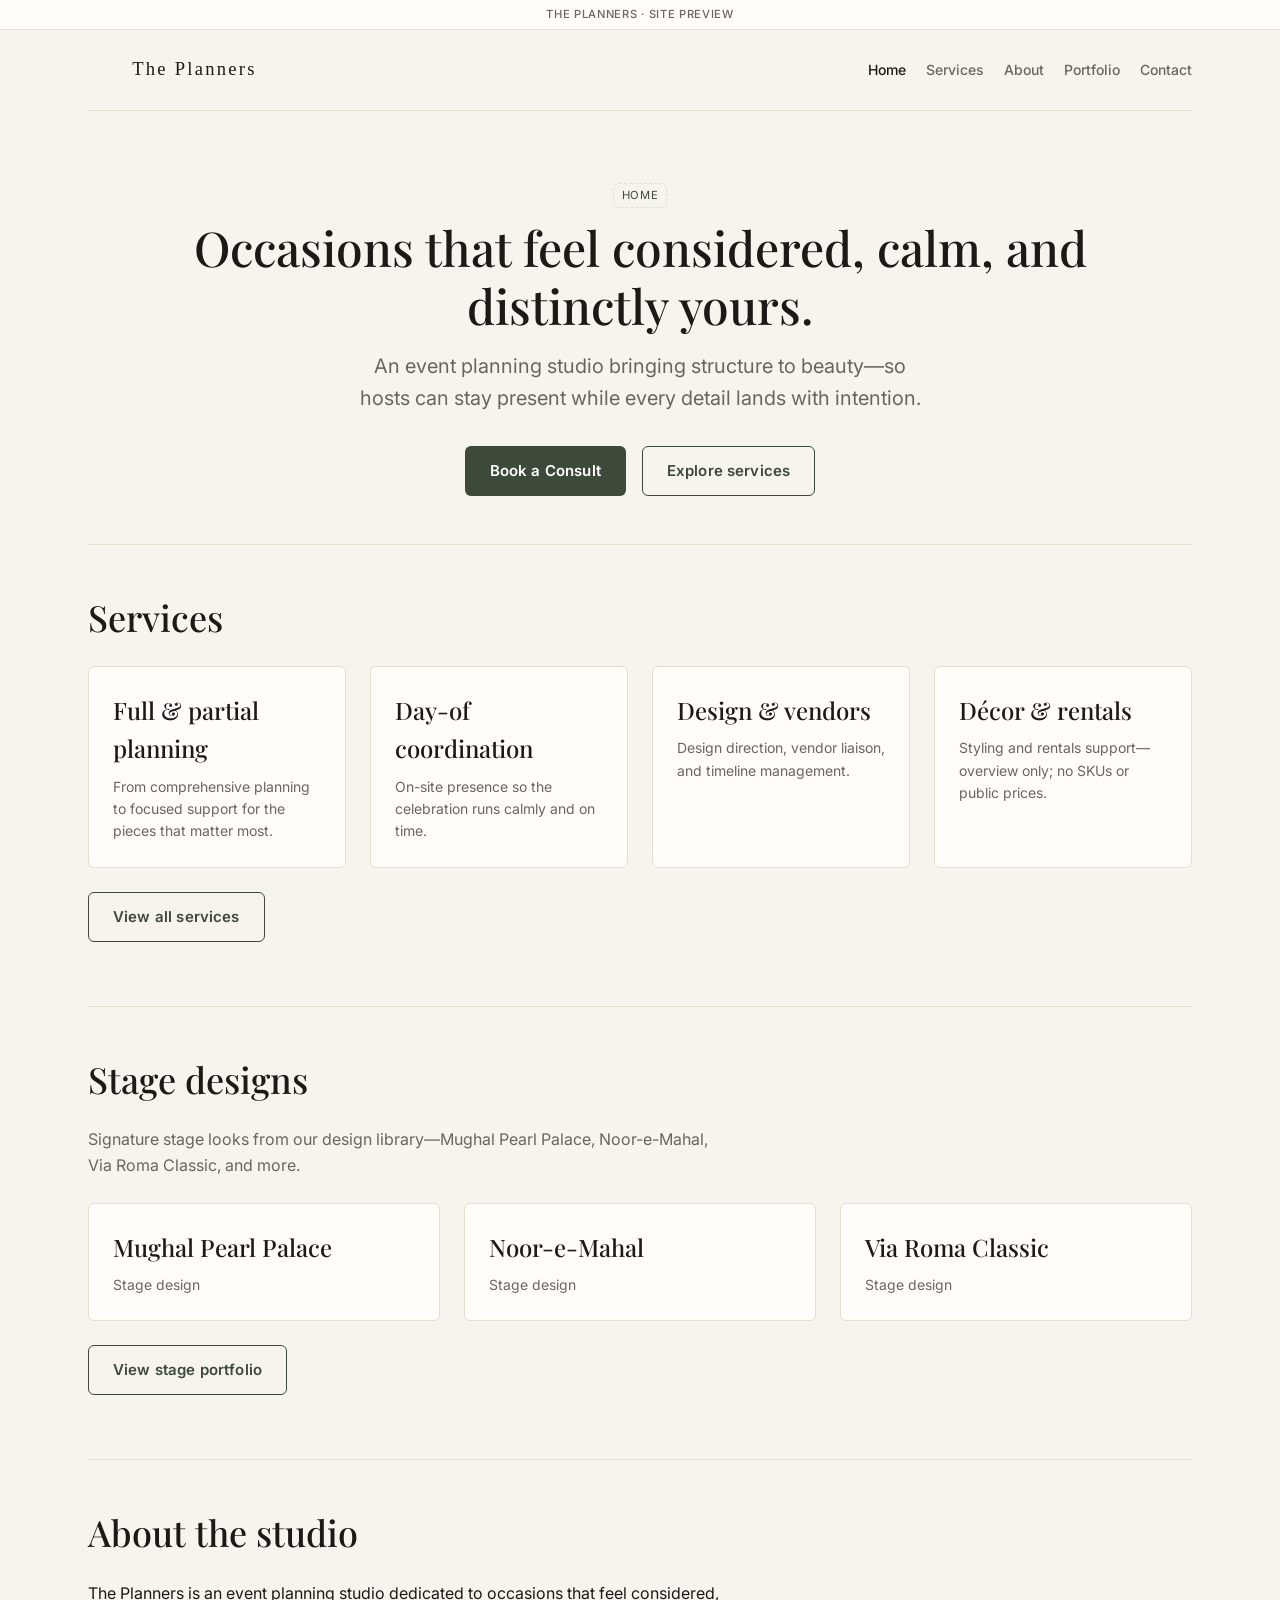
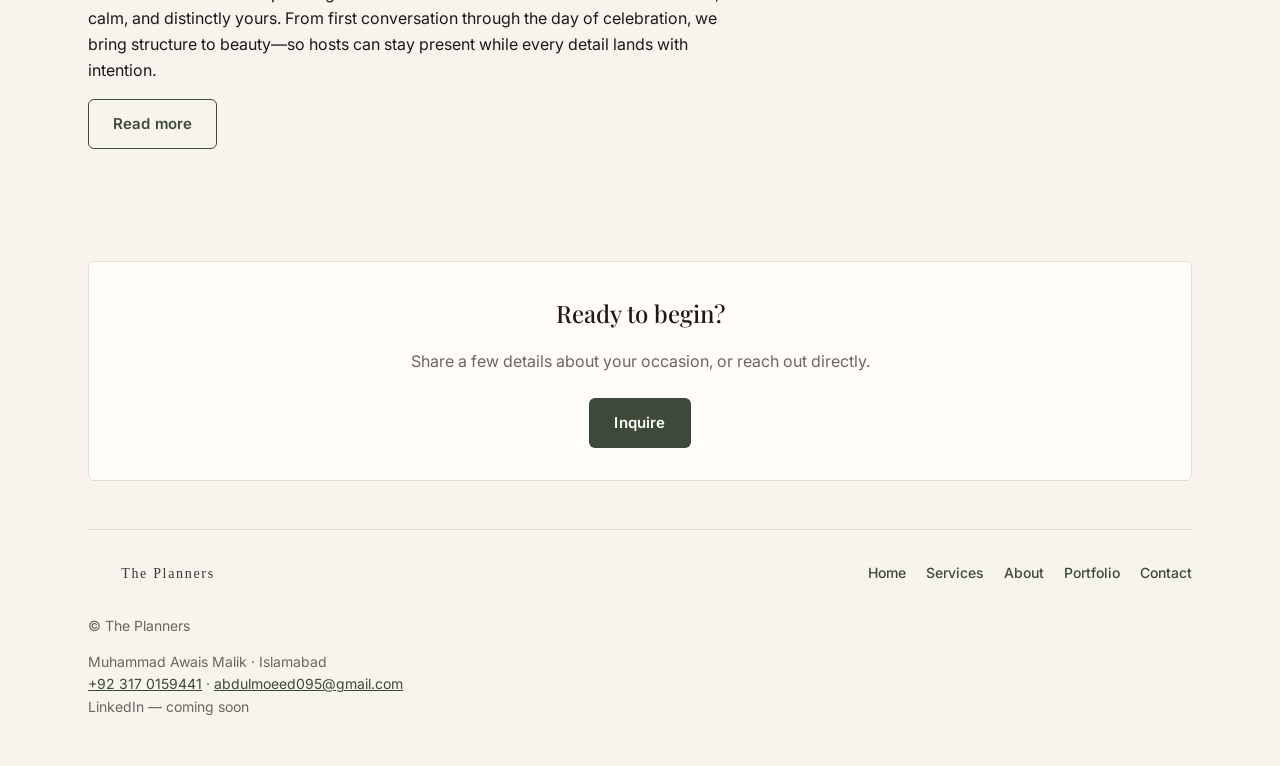
==== index.html @ d67f1ae1 "Add stage portfolio photos and brand favicon/OG assets. Nine kebab-case stage heroes on portfolio wi" ====
<!DOCTYPE html>
<html lang="en">
<head>
  <meta charset="utf-8" />
  <meta name="viewport" content="width=device-width, initial-scale=1" />
  <title>The Planners — Home</title>
  <meta name="robots" content="noindex, nofollow" />
  <link rel="icon" href="assets/favicon.svg" type="image/svg+xml" />
  <link rel="icon" href="assets/favicon-32.png" type="image/png" sizes="32x32" />
  <link rel="apple-touch-icon" href="assets/apple-touch-icon.png" />
  <meta property="og:image" content="https://the-planners-site.netlify.app/assets/og-default.png" />
  <meta name="twitter:card" content="summary_large_image" />
  <meta name="twitter:image" content="https://the-planners-site.netlify.app/assets/og-default.png" />
  <link rel="preconnect" href="https://fonts.googleapis.com" />
  <link rel="preconnect" href="https://fonts.gstatic.com" crossorigin />
  <link href="https://fonts.googleapis.com/css2?family=Inter:wght@400;500;600&family=Playfair+Display:wght@500;600&display=swap" rel="stylesheet" />
  <link rel="stylesheet" href="assets/tokens.css" />
  <style>
    * { box-sizing: border-box; }
    body {
      margin: 0;
      font-family: var(--font-sans);
      font-size: var(--text-body);
      line-height: var(--leading-normal);
      background: var(--color-bg);
      color: var(--color-text);
    }
    .draft-banner {
      background: var(--color-surface, #f5f3ef);
      color: var(--color-muted, #6b6560);
      text-align: center;
      padding: 0.35rem 1rem;
      font-size: 0.7rem;
      letter-spacing: 0.06em;
      text-transform: uppercase;
      font-weight: 500;
      border-bottom: 1px solid var(--color-border, #e5e1da);
    }
    .wrap {
      max-width: var(--max-width);
      margin: 0 auto;
      padding: 0 var(--gutter);
    }
    header.site {
      display: flex;
      align-items: center;
      justify-content: space-between;
      gap: var(--space-4);
      padding: var(--space-4) 0;
      border-bottom: 1px solid var(--color-border);
      flex-wrap: wrap;
    }
    header.site img.logo { height: 2rem; width: auto; display: block; }
    nav a {
      color: var(--color-text-muted);
      text-decoration: none;
      font-size: var(--text-small);
      margin-left: var(--space-3);
      font-weight: 500;
    }
    nav a:hover, nav a[aria-current="page"] { color: var(--color-text); }
    .btn {
      display: inline-flex;
      align-items: center;
      justify-content: center;
      font-family: var(--font-sans);
      font-weight: 600;
      font-size: 0.9375rem;
      padding: 0.75rem 1.5rem;
      border-radius: var(--radius);
      border: 1px solid transparent;
      text-decoration: none;
      letter-spacing: 0.01em;
    }
    .btn-primary { background: var(--color-accent); color: #fff; }
    .btn-primary:hover { background: #2f392d; }
    .btn-secondary {
      background: transparent;
      color: var(--color-accent);
      border-color: var(--color-accent);
    }
    .hero {
      padding: var(--space-7) 0 var(--space-6);
      text-align: center;
    }
    .hero h1 {
      font-family: var(--font-display);
      font-weight: 500;
      font-size: var(--text-h1);
      line-height: var(--leading-tight);
      margin: 0 0 var(--space-3);
    }
    .hero .lead {
      font-size: var(--text-lead);
      color: var(--color-text-muted);
      max-width: 36rem;
      margin: 0 auto var(--space-5);
    }
    .hero .cta-row {
      display: flex;
      flex-wrap: wrap;
      gap: var(--space-3);
      justify-content: center;
    }
    section.block {
      padding: var(--space-6) 0;
      border-top: 1px solid var(--color-border);
    }
    section.block h2 {
      font-family: var(--font-display);
      font-weight: 500;
      font-size: var(--text-h2);
      line-height: var(--leading-snug);
      margin: 0 0 var(--space-4);
    }
    .card-grid {
      display: grid;
      grid-template-columns: repeat(auto-fit, minmax(14rem, 1fr));
      gap: var(--space-4);
    }
    .card {
      background: var(--color-surface);
      border: 1px solid var(--color-border);
      border-radius: var(--radius);
      padding: var(--space-4);
    }
    .card h3 {
      font-family: var(--font-display);
      font-weight: 500;
      font-size: var(--text-h3);
      margin: 0 0 var(--space-2);
    }
    .card p {
      margin: 0;
      color: var(--color-text-muted);
      font-size: var(--text-small);
    }
    .about-copy p {
      max-width: 40rem;
      margin: 0 0 var(--space-3);
    }
    .cta-band {
      background: var(--color-surface);
      border: 1px solid var(--color-border);
      border-radius: var(--radius);
      padding: var(--space-5);
      text-align: center;
      margin: var(--space-6) 0;
    }
    .cta-band h2 {
      font-family: var(--font-display);
      font-weight: 500;
      font-size: var(--text-h3);
      margin: 0 0 var(--space-3);
    }
    .cta-band p {
      color: var(--color-text-muted);
      margin: 0 0 var(--space-4);
    }
    footer.site {
      border-top: 1px solid var(--color-border);
      padding: var(--space-5) 0 var(--space-6);
      font-size: var(--text-small);
      color: var(--color-text-muted);
    }
    footer.site .foot-row {
      display: flex;
      flex-wrap: wrap;
      gap: var(--space-4);
      justify-content: space-between;
      align-items: flex-start;
    }
    footer.site img.logo { height: 1.5rem; opacity: 0.85; margin-bottom: var(--space-2); }
    footer.site a { color: var(--color-accent); }
    .contact-block { margin-top: var(--space-2); line-height: 1.6; }
    .placeholder-note {
      display: inline-block;
      margin-top: var(--space-2);
      padding: 0.15rem 0.5rem;
      border: 1px dashed var(--color-border);
      border-radius: var(--radius);
      font-size: 0.7rem;
      letter-spacing: 0.06em;
      text-transform: uppercase;
      color: var(--color-accent);
    }
  </style>
</head>
<body>
  <div class="draft-banner">The Planners · site preview</div>

  <div class="wrap">
    <header class="site">
      <a href="index.html" aria-label="The Planners home">
        <img class="logo" src="assets/logo-wordmark-light.svg" alt="The Planners" />
      </a>
      <nav aria-label="Primary">
        <a href="index.html" aria-current="page">Home</a>
        <a href="services.html">Services</a>
        <a href="about.html">About</a>
        <a href="portfolio.html">Portfolio</a>
        <a href="inquiry.html">Contact</a>
      </nav>
    </header>

    <main>
      <section class="hero">
        <p class="placeholder-note">Home</p>
        <h1>Occasions that feel considered, calm, and distinctly yours.</h1>
        <p class="lead">
          An event planning studio bringing structure to beauty—so hosts can stay present while every detail lands with intention.
        </p>
        <div class="cta-row">
          <a class="btn btn-primary" href="inquiry.html">Book a Consult</a>
          <a class="btn btn-secondary" href="services.html">Explore services</a>
        </div>
      </section>

      <section class="block">
        <h2>Services</h2>
        <div class="card-grid">
          <div class="card">
            <h3>Full &amp; partial planning</h3>
            <p>From comprehensive planning to focused support for the pieces that matter most.</p>
          </div>
          <div class="card">
            <h3>Day-of coordination</h3>
            <p>On-site presence so the celebration runs calmly and on time.</p>
          </div>
          <div class="card">
            <h3>Design &amp; vendors</h3>
            <p>Design direction, vendor liaison, and timeline management.</p>
          </div>
          <div class="card">
            <h3>Décor &amp; rentals</h3>
            <p>Styling and rentals support—overview only; no SKUs or public prices.</p>
          </div>
        </div>
        <p style="margin-top:var(--space-4);"><a class="btn btn-secondary" href="services.html">View all services</a></p>
      </section>

      <section class="block">
        <h2>Stage designs</h2>
        <p style="color:var(--color-text-muted);max-width:40rem;margin:0 0 var(--space-4);">
          Signature stage looks from our design library—Mughal Pearl Palace, Noor-e-Mahal, Via Roma Classic, and more.
        </p>
        <div class="card-grid">
          <div class="card"><h3>Mughal Pearl Palace</h3><p>Stage design</p></div>
          <div class="card"><h3>Noor-e-Mahal</h3><p>Stage design</p></div>
          <div class="card"><h3>Via Roma Classic</h3><p>Stage design</p></div>
        </div>
        <p style="margin-top:var(--space-4);"><a class="btn btn-secondary" href="portfolio.html">View stage portfolio</a></p>
      </section>

      <section class="block">
        <h2>About the studio</h2>
        <div class="about-copy">
          <p>
            The Planners is an event planning studio dedicated to occasions that feel considered, calm, and distinctly yours. From first conversation through the day of celebration, we bring structure to beauty—so hosts can stay present while every detail lands with intention.
          </p>
          <p><a class="btn btn-secondary" href="about.html">Read more</a></p>
        </div>
      </section>

      <div class="cta-band">
        <h2>Ready to begin?</h2>
        <p>Share a few details about your occasion, or reach out directly.</p>
        <a class="btn btn-primary" href="inquiry.html">Inquire</a>
      </div>
    </main>

    <footer class="site">
      <div class="foot-row">
        <div>
          <img class="logo" src="assets/logo-wordmark-light.svg" alt="" />
          <p>© The Planners</p>
          <div class="contact-block">
            Muhammad Awais Malik · Islamabad<br />
            <a href="tel:+923170159441">+92 317 0159441</a> ·
            <a href="mailto:abdulmoeed095@gmail.com">abdulmoeed095@gmail.com</a><br />
            LinkedIn — coming soon
          </div>
        </div>
        <nav aria-label="Footer">
          <a href="index.html">Home</a>
          <a href="services.html">Services</a>
          <a href="about.html">About</a>
          <a href="portfolio.html">Portfolio</a>
          <a href="inquiry.html">Contact</a>
        </nav>
      </div>
    </footer>
  </div>
</body>
</html>
---- assets/tokens.css ----
/* The Planners — DRAFT design tokens. Not final / not client-facing. */
:root {
  /* Color */
  --color-primary: #D4C4A8;
  --color-primary-dark: #B8A584;
  --color-primary-light: #E8DDD0;
  --color-bg: #F7F3ED;
  --color-surface: #FFFCFA;
  --color-text: #1C1917;
  --color-text-muted: #6B6560;
  --color-accent: #3D4A3A;
  --color-accent-soft: #C4A574;
  --color-border: #E5DDD0;

  /* Type — Playfair Display headings; Inter (or system-ui) body/UI */
  --font-display: "Playfair Display", Georgia, "Times New Roman", serif;
  --font-sans: Inter, system-ui, -apple-system, "Segoe UI", Roboto, sans-serif;

  --text-h1: 3rem;      /* 48px */
  --text-h2: 2.25rem;   /* 36px */
  --text-h3: 1.5rem;    /* 24px */
  --text-lead: 1.25rem; /* 20px */
  --text-body: 1rem;    /* 16px */
  --text-small: 0.875rem; /* 14px */
  --leading-tight: 1.2;
  --leading-snug: 1.35;
  --leading-normal: 1.6;

  /* Spacing — 8px rhythm */
  --space-1: 0.25rem; /* 4 */
  --space-2: 0.5rem;  /* 8 */
  --space-3: 1rem;    /* 16 */
  --space-4: 1.5rem;  /* 24 */
  --space-5: 2rem;    /* 32 */
  --space-6: 3rem;    /* 48 */
  --space-7: 4rem;    /* 64 */

  /* Layout */
  --max-width: 72rem; /* ~1152px */
  --gutter: 1.5rem;
  --radius: 0.375rem;
}
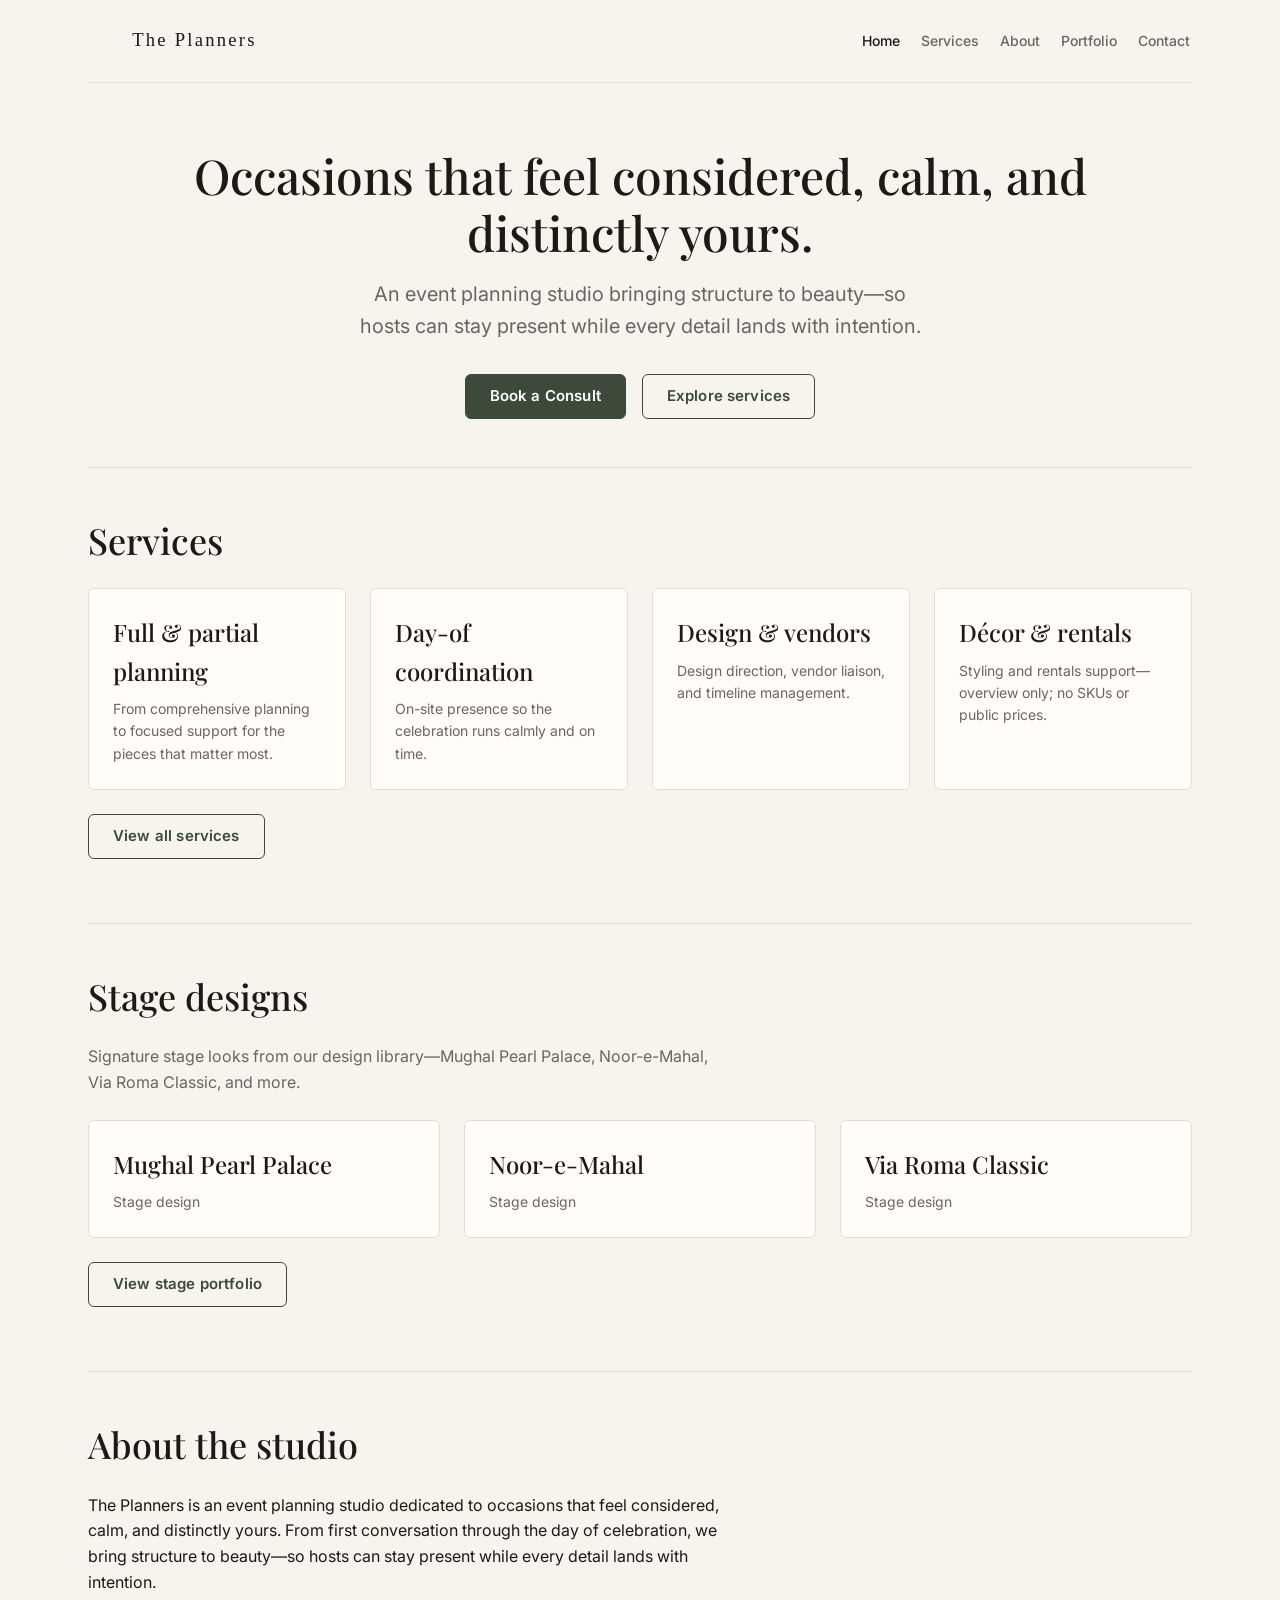
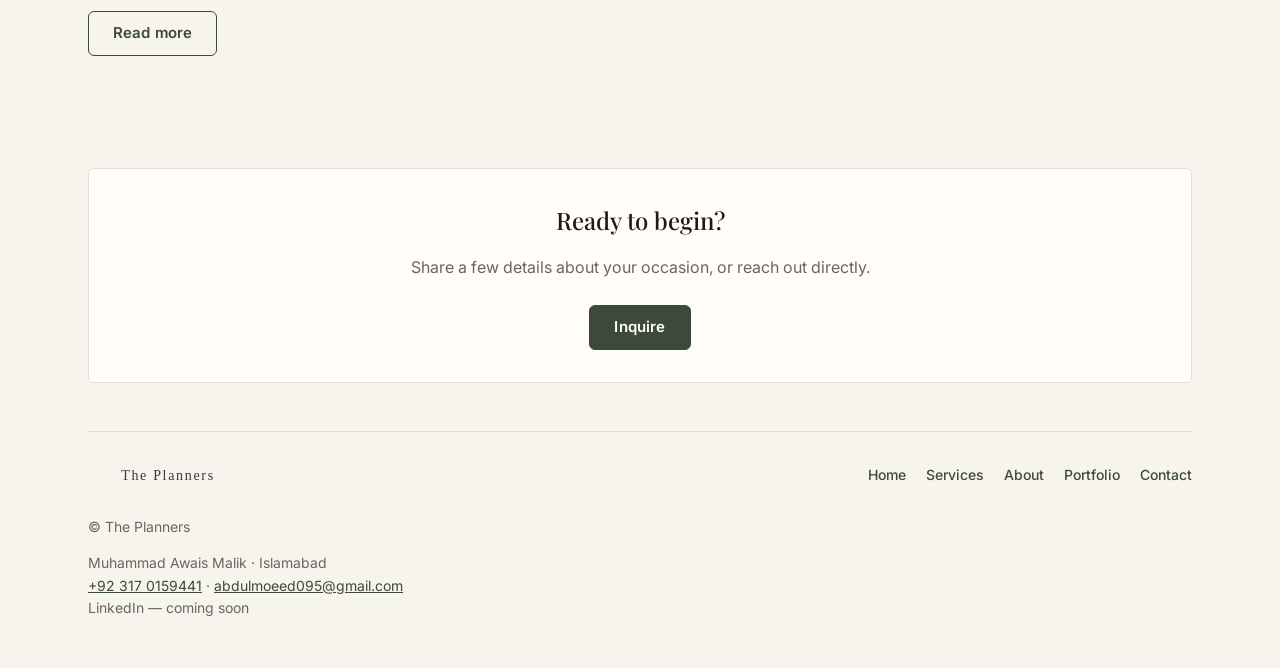
==== commit 55a300ee: "Polish site: mobile nav, meta, inquiry a11y, 404, drop preview chrome. Add shared hamburger nav and " ====
--- a/index.html
+++ b/index.html
@@ -3,6 +3,7 @@
 <head>
   <meta charset="utf-8" />
   <meta name="viewport" content="width=device-width, initial-scale=1" />
+  <meta name="description" content="Event planning studio for occasions that feel considered, calm, and distinctly yours. Full planning, day-of coordination, and design." />
   <title>The Planners — Home</title>
   <meta name="robots" content="noindex, nofollow" />
   <link rel="icon" href="assets/favicon.svg" type="image/svg+xml" />
@@ -15,6 +16,7 @@
   <link rel="preconnect" href="https://fonts.gstatic.com" crossorigin />
   <link href="https://fonts.googleapis.com/css2?family=Inter:wght@400;500;600&family=Playfair+Display:wght@500;600&display=swap" rel="stylesheet" />
   <link rel="stylesheet" href="assets/tokens.css" />
+  <link rel="stylesheet" href="assets/site.css" />
   <style>
     * { box-sizing: border-box; }
     body {
@@ -25,59 +27,10 @@
       background: var(--color-bg);
       color: var(--color-text);
     }
-    .draft-banner {
-      background: var(--color-surface, #f5f3ef);
-      color: var(--color-muted, #6b6560);
-      text-align: center;
-      padding: 0.35rem 1rem;
-      font-size: 0.7rem;
-      letter-spacing: 0.06em;
-      text-transform: uppercase;
-      font-weight: 500;
-      border-bottom: 1px solid var(--color-border, #e5e1da);
-    }
     .wrap {
       max-width: var(--max-width);
       margin: 0 auto;
       padding: 0 var(--gutter);
-    }
-    header.site {
-      display: flex;
-      align-items: center;
-      justify-content: space-between;
-      gap: var(--space-4);
-      padding: var(--space-4) 0;
-      border-bottom: 1px solid var(--color-border);
-      flex-wrap: wrap;
-    }
-    header.site img.logo { height: 2rem; width: auto; display: block; }
-    nav a {
-      color: var(--color-text-muted);
-      text-decoration: none;
-      font-size: var(--text-small);
-      margin-left: var(--space-3);
-      font-weight: 500;
-    }
-    nav a:hover, nav a[aria-current="page"] { color: var(--color-text); }
-    .btn {
-      display: inline-flex;
-      align-items: center;
-      justify-content: center;
-      font-family: var(--font-sans);
-      font-weight: 600;
-      font-size: 0.9375rem;
-      padding: 0.75rem 1.5rem;
-      border-radius: var(--radius);
-      border: 1px solid transparent;
-      text-decoration: none;
-      letter-spacing: 0.01em;
-    }
-    .btn-primary { background: var(--color-accent); color: #fff; }
-    .btn-primary:hover { background: #2f392d; }
-    .btn-secondary {
-      background: transparent;
-      color: var(--color-accent);
-      border-color: var(--color-accent);
     }
     .hero {
       padding: var(--space-7) 0 var(--space-6);
@@ -173,28 +126,19 @@
     footer.site img.logo { height: 1.5rem; opacity: 0.85; margin-bottom: var(--space-2); }
     footer.site a { color: var(--color-accent); }
     .contact-block { margin-top: var(--space-2); line-height: 1.6; }
-    .placeholder-note {
-      display: inline-block;
-      margin-top: var(--space-2);
-      padding: 0.15rem 0.5rem;
-      border: 1px dashed var(--color-border);
-      border-radius: var(--radius);
-      font-size: 0.7rem;
-      letter-spacing: 0.06em;
-      text-transform: uppercase;
-      color: var(--color-accent);
-    }
   </style>
 </head>
 <body>
-  <div class="draft-banner">The Planners · site preview</div>
-
   <div class="wrap">
+    <a class="skip-link" href="#main">Skip to content</a>
     <header class="site">
       <a href="index.html" aria-label="The Planners home">
         <img class="logo" src="assets/logo-wordmark-light.svg" alt="The Planners" />
       </a>
-      <nav aria-label="Primary">
+      <button type="button" class="nav-toggle" aria-expanded="false" aria-controls="primary-nav" aria-label="Open menu">
+        <span class="nav-toggle-bars" aria-hidden="true"><span></span><span></span><span></span></span>
+      </button>
+      <nav id="primary-nav" class="primary-nav" aria-label="Primary">
         <a href="index.html" aria-current="page">Home</a>
         <a href="services.html">Services</a>
         <a href="about.html">About</a>
@@ -203,10 +147,9 @@
       </nav>
     </header>
 
-    <main>
+    <main id="main">
       <section class="hero">
-        <p class="placeholder-note">Home</p>
-        <h1>Occasions that feel considered, calm, and distinctly yours.</h1>
+<h1>Occasions that feel considered, calm, and distinctly yours.</h1>
         <p class="lead">
           An event planning studio bringing structure to beauty—so hosts can stay present while every detail lands with intention.
         </p>
@@ -291,5 +234,6 @@
       </div>
     </footer>
   </div>
+  <script src="assets/nav.js" defer></script>
 </body>
 </html>
--- a/assets/tokens.css
+++ b/assets/tokens.css
@@ -1,4 +1,4 @@
-/* The Planners — DRAFT design tokens. Not final / not client-facing. */
+/* The Planners — design tokens */
 :root {
   /* Color */
   --color-primary: #D4C4A8;
--- a/assets/site.css
+++ b/assets/site.css
@@ -0,0 +1,165 @@
+/* Shared site chrome — The Planners */
+.skip-link {
+  position: absolute;
+  left: -9999px;
+  top: 0;
+  z-index: 1000;
+  padding: 0.75rem 1rem;
+  background: var(--color-accent);
+  color: #fff;
+  font-weight: 600;
+  text-decoration: none;
+  border-radius: var(--radius);
+}
+.skip-link:focus {
+  left: var(--gutter);
+  top: var(--space-2);
+}
+
+header.site {
+  display: flex;
+  align-items: center;
+  justify-content: space-between;
+  gap: var(--space-3);
+  padding: var(--space-4) 0;
+  border-bottom: 1px solid var(--color-border);
+  flex-wrap: wrap;
+  position: relative;
+}
+header.site img.logo { height: 2rem; width: auto; display: block; }
+
+.nav-toggle {
+  display: none;
+  align-items: center;
+  justify-content: center;
+  width: 2.75rem;
+  height: 2.75rem;
+  padding: 0;
+  border: 1px solid var(--color-border);
+  border-radius: var(--radius);
+  background: var(--color-surface);
+  color: var(--color-text);
+  cursor: pointer;
+}
+.nav-toggle:hover { border-color: var(--color-accent); }
+.nav-toggle-bars {
+  display: flex;
+  flex-direction: column;
+  gap: 5px;
+  width: 1.15rem;
+}
+.nav-toggle-bars span {
+  display: block;
+  height: 2px;
+  width: 100%;
+  background: currentColor;
+  border-radius: 1px;
+  transition: transform 0.2s ease, opacity 0.2s ease;
+}
+.nav-toggle[aria-expanded="true"] .nav-toggle-bars span:nth-child(1) {
+  transform: translateY(7px) rotate(45deg);
+}
+.nav-toggle[aria-expanded="true"] .nav-toggle-bars span:nth-child(2) { opacity: 0; }
+.nav-toggle[aria-expanded="true"] .nav-toggle-bars span:nth-child(3) {
+  transform: translateY(-7px) rotate(-45deg);
+}
+
+nav.primary-nav {
+  display: flex;
+  flex-wrap: wrap;
+  align-items: center;
+  gap: 0.15rem 0;
+}
+nav.primary-nav a {
+  color: var(--color-text-muted);
+  text-decoration: none;
+  font-size: var(--text-small);
+  margin-left: var(--space-3);
+  font-weight: 500;
+  padding: 0.35rem 0.15rem;
+  border-radius: 2px;
+}
+nav.primary-nav a:hover,
+nav.primary-nav a[aria-current="page"] { color: var(--color-text); }
+
+footer.site nav a {
+  color: var(--color-accent);
+  text-decoration: none;
+  font-size: var(--text-small);
+  margin-left: var(--space-3);
+  font-weight: 500;
+}
+footer.site nav a:first-child { margin-left: 0; }
+footer.site nav a:hover { text-decoration: underline; }
+
+/* Focus — visible keyboard rings */
+a:focus-visible,
+button:focus-visible,
+.btn:focus-visible,
+.nav-toggle:focus-visible,
+input:focus-visible,
+select:focus-visible,
+textarea:focus-visible {
+  outline: 2px solid var(--color-accent);
+  outline-offset: 2px;
+}
+a:focus:not(:focus-visible),
+button:focus:not(:focus-visible) { outline: none; }
+
+/* CTA contrast: accent #3D4A3A on white text ≈ 8.5:1 */
+.btn {
+  display: inline-flex;
+  align-items: center;
+  justify-content: center;
+  font-family: var(--font-sans);
+  font-weight: 600;
+  font-size: 0.9375rem;
+  padding: 0.75rem 1.5rem;
+  border-radius: var(--radius);
+  border: 1px solid transparent;
+  text-decoration: none;
+  letter-spacing: 0.01em;
+  cursor: pointer;
+  line-height: 1.25;
+}
+.btn-primary {
+  background: var(--color-accent);
+  color: #fff;
+  border-color: var(--color-accent);
+}
+.btn-primary:hover { background: #2f392d; border-color: #2f392d; color: #fff; }
+.btn-secondary {
+  background: transparent;
+  color: var(--color-accent);
+  border-color: var(--color-accent);
+}
+.btn-secondary:hover {
+  background: var(--color-accent);
+  color: #fff;
+}
+
+@media (max-width: 720px) {
+  .nav-toggle { display: inline-flex; margin-left: auto; }
+  nav.primary-nav {
+    display: none;
+    flex-direction: column;
+    align-items: stretch;
+    width: 100%;
+    padding: var(--space-2) 0 var(--space-3);
+    border-top: 1px solid var(--color-border);
+    margin-top: 0;
+  }
+  nav.primary-nav.is-open { display: flex; }
+  nav.primary-nav a {
+    margin-left: 0;
+    padding: 0.75rem 0.25rem;
+    border-bottom: 1px solid var(--color-border);
+  }
+  nav.primary-nav a:last-child { border-bottom: none; }
+  footer.site nav {
+    display: flex;
+    flex-direction: column;
+    gap: var(--space-2);
+  }
+  footer.site nav a { margin-left: 0; }
+}
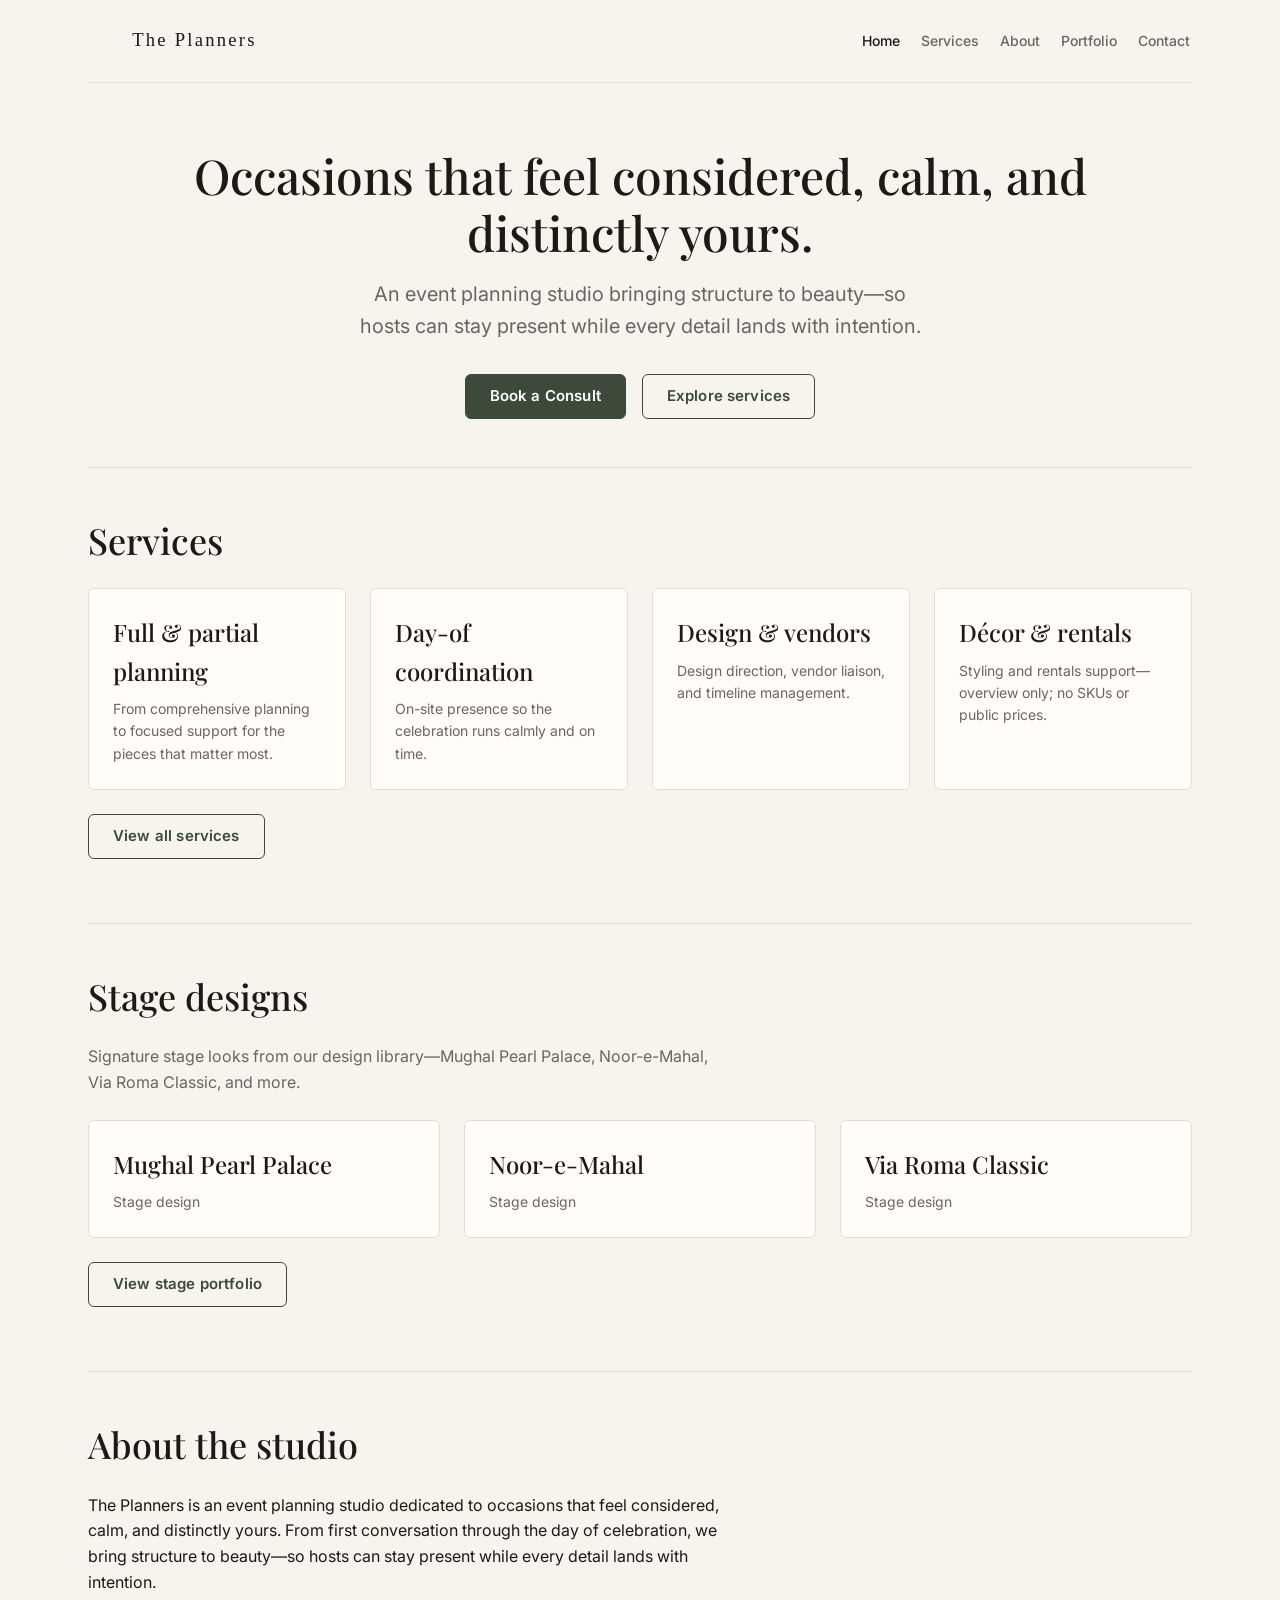
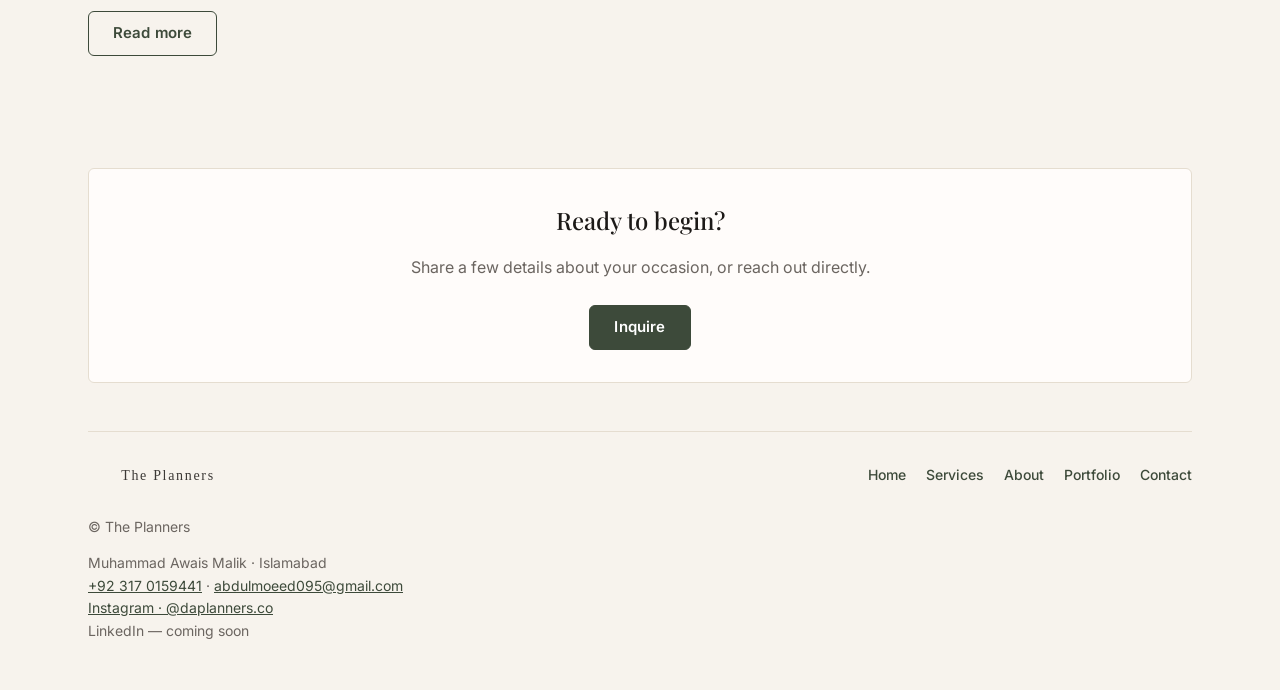
==== commit a40eaa22: "Add Instagram @daplanners.co to footer, contact, and JSON-LD sameAs." ====
--- a/index.html
+++ b/index.html
@@ -3,15 +3,49 @@
 <head>
   <meta charset="utf-8" />
   <meta name="viewport" content="width=device-width, initial-scale=1" />
-  <meta name="description" content="Event planning studio for occasions that feel considered, calm, and distinctly yours. Full planning, day-of coordination, and design." />
-  <title>The Planners — Home</title>
-  <meta name="robots" content="noindex, nofollow" />
+  <title>The Planners — Event Planning Studio in Islamabad</title>
+  <meta name="description" content="Event planning studio in Islamabad for occasions that feel considered, calm, and distinctly yours. Full planning, day-of coordination, and stage design." />
+  <meta name="robots" content="index, follow" />
+  <link rel="canonical" href="https://the-planners-site.netlify.app/" />
   <link rel="icon" href="assets/favicon.svg" type="image/svg+xml" />
   <link rel="icon" href="assets/favicon-32.png" type="image/png" sizes="32x32" />
   <link rel="apple-touch-icon" href="assets/apple-touch-icon.png" />
+  <meta property="og:type" content="website" />
+  <meta property="og:site_name" content="The Planners" />
+  <meta property="og:url" content="https://the-planners-site.netlify.app/" />
+  <meta property="og:title" content="The Planners — Event Planning Studio in Islamabad" />
+  <meta property="og:description" content="Event planning studio in Islamabad for occasions that feel considered, calm, and distinctly yours. Full planning, day-of coordination, and stage design." />
   <meta property="og:image" content="https://the-planners-site.netlify.app/assets/og-default.png" />
   <meta name="twitter:card" content="summary_large_image" />
+  <meta name="twitter:title" content="The Planners — Event Planning Studio in Islamabad" />
+  <meta name="twitter:description" content="Event planning studio in Islamabad for occasions that feel considered, calm, and distinctly yours. Full planning, day-of coordination, and stage design." />
   <meta name="twitter:image" content="https://the-planners-site.netlify.app/assets/og-default.png" />
+  <script type="application/ld+json">
+  {
+    "@context": "https://schema.org",
+    "@type": ["LocalBusiness", "Organization"],
+    "name": "The Planners",
+    "url": "https://the-planners-site.netlify.app/",
+    "telephone": "+92 317 0159441",
+    "email": "abdulmoeed095@gmail.com",
+    "areaServed": {
+      "@type": "City",
+      "name": "Islamabad",
+      "containedInPlace": {
+        "@type": "Country",
+        "name": "Pakistan"
+      }
+    },
+    "address": {
+      "@type": "PostalAddress",
+      "addressLocality": "Islamabad",
+      "addressCountry": "PK"
+    },
+    "sameAs": [
+      "https://instagram.com/daplanners.co"
+    ]
+  }
+  </script>
   <link rel="preconnect" href="https://fonts.googleapis.com" />
   <link rel="preconnect" href="https://fonts.gstatic.com" crossorigin />
   <link href="https://fonts.googleapis.com/css2?family=Inter:wght@400;500;600&family=Playfair+Display:wght@500;600&display=swap" rel="stylesheet" />
@@ -132,18 +166,18 @@
   <div class="wrap">
     <a class="skip-link" href="#main">Skip to content</a>
     <header class="site">
-      <a href="index.html" aria-label="The Planners home">
+      <a href="/" aria-label="The Planners home">
         <img class="logo" src="assets/logo-wordmark-light.svg" alt="The Planners" />
       </a>
       <button type="button" class="nav-toggle" aria-expanded="false" aria-controls="primary-nav" aria-label="Open menu">
         <span class="nav-toggle-bars" aria-hidden="true"><span></span><span></span><span></span></span>
       </button>
       <nav id="primary-nav" class="primary-nav" aria-label="Primary">
-        <a href="index.html" aria-current="page">Home</a>
-        <a href="services.html">Services</a>
-        <a href="about.html">About</a>
-        <a href="portfolio.html">Portfolio</a>
-        <a href="inquiry.html">Contact</a>
+        <a href="/" aria-current="page">Home</a>
+        <a href="/services">Services</a>
+        <a href="/about">About</a>
+        <a href="/portfolio">Portfolio</a>
+        <a href="/inquiry">Contact</a>
       </nav>
     </header>
 
@@ -154,8 +188,8 @@
           An event planning studio bringing structure to beauty—so hosts can stay present while every detail lands with intention.
         </p>
         <div class="cta-row">
-          <a class="btn btn-primary" href="inquiry.html">Book a Consult</a>
-          <a class="btn btn-secondary" href="services.html">Explore services</a>
+          <a class="btn btn-primary" href="/inquiry">Book a Consult</a>
+          <a class="btn btn-secondary" href="/services">Explore services</a>
         </div>
       </section>
 
@@ -179,7 +213,7 @@
             <p>Styling and rentals support—overview only; no SKUs or public prices.</p>
           </div>
         </div>
-        <p style="margin-top:var(--space-4);"><a class="btn btn-secondary" href="services.html">View all services</a></p>
+        <p style="margin-top:var(--space-4);"><a class="btn btn-secondary" href="/services">View all services</a></p>
       </section>
 
       <section class="block">
@@ -192,7 +226,7 @@
           <div class="card"><h3>Noor-e-Mahal</h3><p>Stage design</p></div>
           <div class="card"><h3>Via Roma Classic</h3><p>Stage design</p></div>
         </div>
-        <p style="margin-top:var(--space-4);"><a class="btn btn-secondary" href="portfolio.html">View stage portfolio</a></p>
+        <p style="margin-top:var(--space-4);"><a class="btn btn-secondary" href="/portfolio">View stage portfolio</a></p>
       </section>
 
       <section class="block">
@@ -201,14 +235,14 @@
           <p>
             The Planners is an event planning studio dedicated to occasions that feel considered, calm, and distinctly yours. From first conversation through the day of celebration, we bring structure to beauty—so hosts can stay present while every detail lands with intention.
           </p>
-          <p><a class="btn btn-secondary" href="about.html">Read more</a></p>
+          <p><a class="btn btn-secondary" href="/about">Read more</a></p>
         </div>
       </section>
 
       <div class="cta-band">
         <h2>Ready to begin?</h2>
         <p>Share a few details about your occasion, or reach out directly.</p>
-        <a class="btn btn-primary" href="inquiry.html">Inquire</a>
+        <a class="btn btn-primary" href="/inquiry">Inquire</a>
       </div>
     </main>
 
@@ -221,15 +255,16 @@
             Muhammad Awais Malik · Islamabad<br />
             <a href="tel:+923170159441">+92 317 0159441</a> ·
             <a href="mailto:abdulmoeed095@gmail.com">abdulmoeed095@gmail.com</a><br />
+            <a href="https://instagram.com/daplanners.co" target="_blank" rel="noopener">Instagram · @daplanners.co</a><br />
             LinkedIn — coming soon
           </div>
         </div>
         <nav aria-label="Footer">
-          <a href="index.html">Home</a>
-          <a href="services.html">Services</a>
-          <a href="about.html">About</a>
-          <a href="portfolio.html">Portfolio</a>
-          <a href="inquiry.html">Contact</a>
+          <a href="/">Home</a>
+          <a href="/services">Services</a>
+          <a href="/about">About</a>
+          <a href="/portfolio">Portfolio</a>
+          <a href="/inquiry">Contact</a>
         </nav>
       </div>
     </footer>
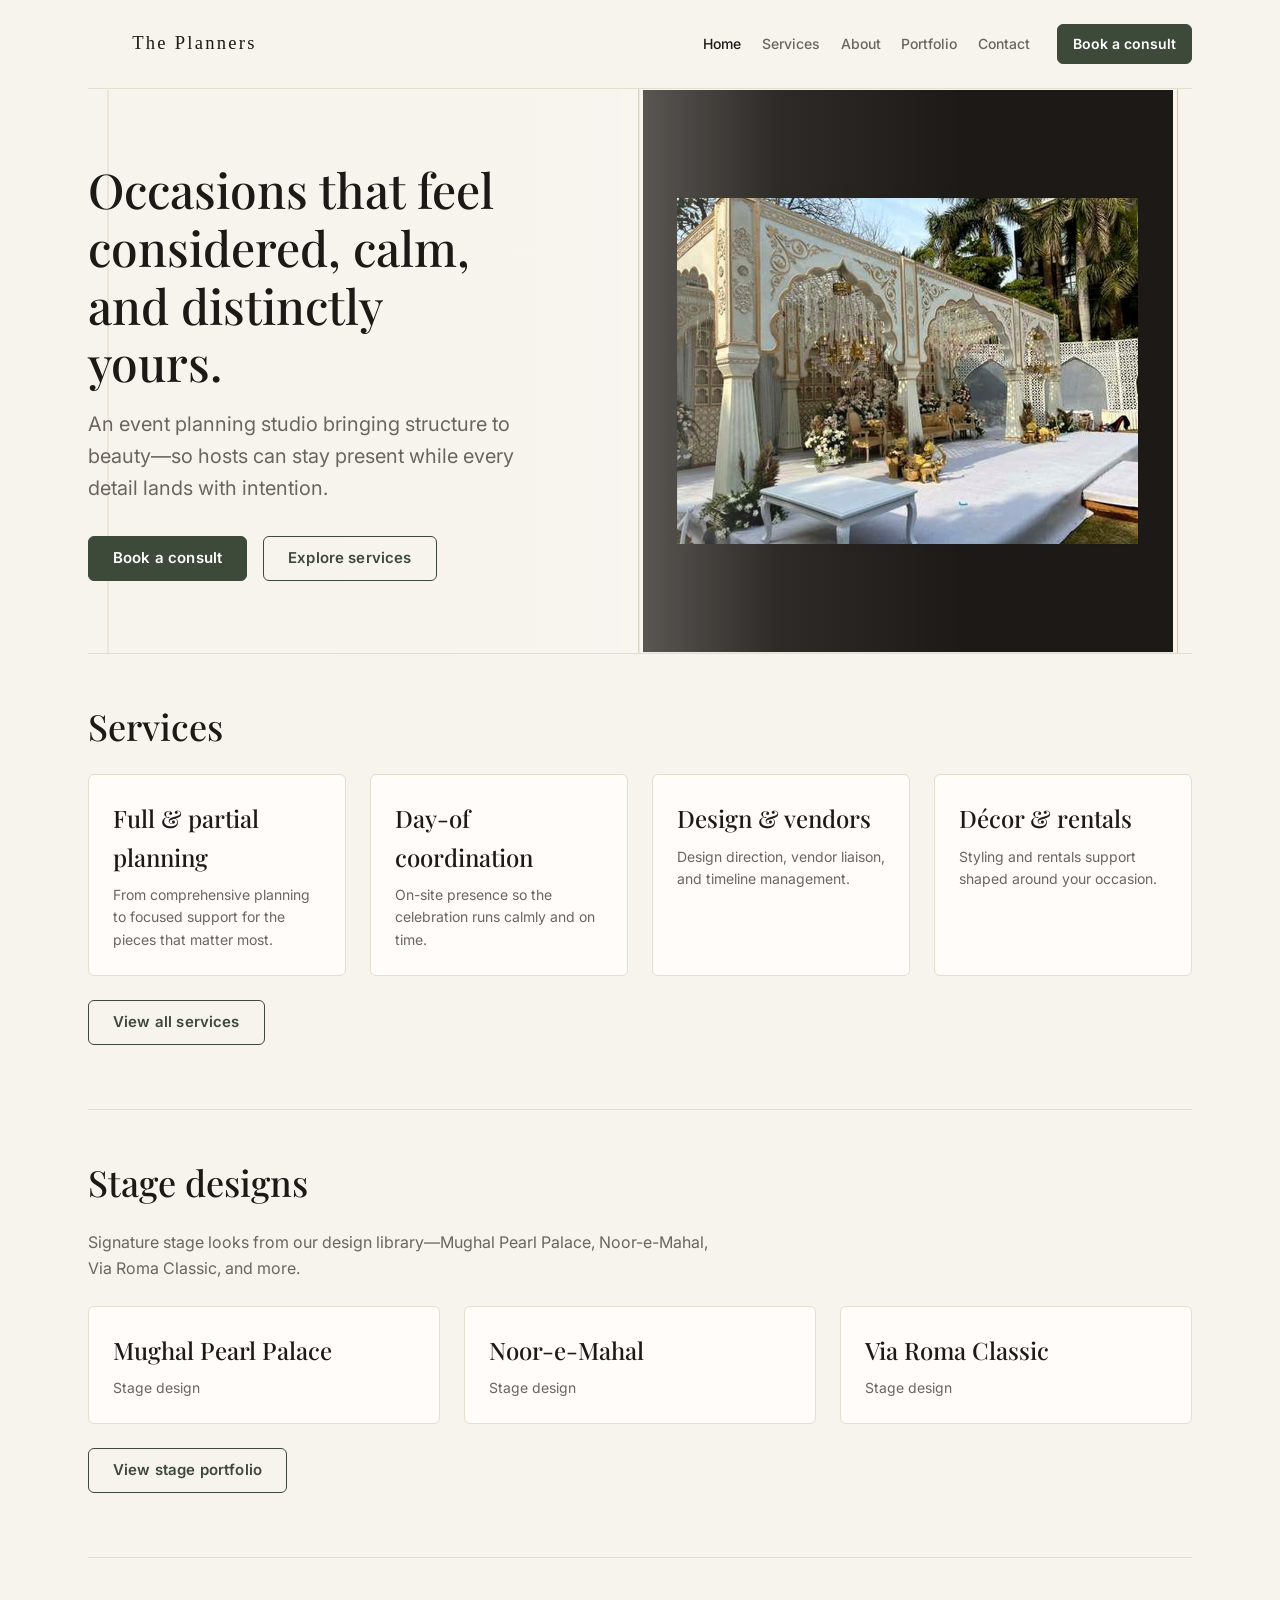
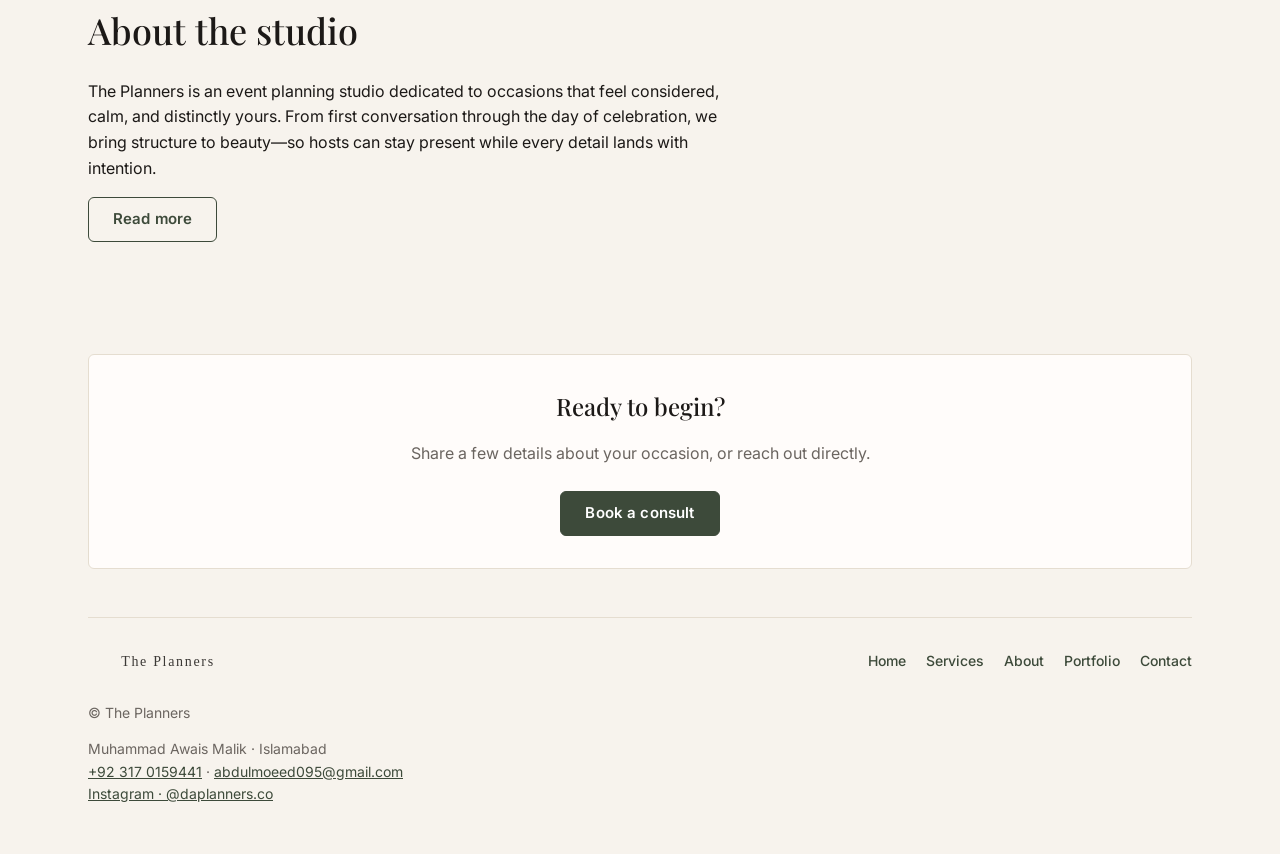
==== commit 1ff8482c: "Client-lens polish: Netlify Forms inquiry, brand hero, Joey/Monica pass. Strip ops leak copy; wire i" ====
--- a/index.html
+++ b/index.html
@@ -42,7 +42,7 @@
       "addressCountry": "PK"
     },
     "sameAs": [
-      "https://instagram.com/daplanners.co"
+      "https://www.instagram.com/daplanners.co/"
     ]
   }
   </script>
@@ -66,28 +66,111 @@
       margin: 0 auto;
       padding: 0 var(--gutter);
     }
+    /* Brand-led framed hero: empty left/top for live Playfair (no baked wordmark) */
     .hero {
-      padding: var(--space-7) 0 var(--space-6);
-      text-align: center;
+      position: relative;
+      margin: 0 calc(-1 * var(--gutter));
+      min-height: clamp(24rem, 56vw, 34rem);
+      padding: clamp(3rem, 6vw, 4.5rem) var(--gutter);
+      overflow: hidden;
+      isolation: isolate;
+      display: flex;
+      align-items: center;
+      justify-content: flex-start;
+      color: var(--color-text);
+      background-color: #f3eee6;
+    }
+    .hero::before {
+      content: "";
+      position: absolute;
+      inset: 0;
+      z-index: -2;
+      background-image: url("assets/hero/home-hero-mughal-pearl-palace.jpg");
+      background-size: cover;
+      background-position: right center;
+      background-repeat: no-repeat;
+    }
+    /* Soft scrim only over copy field for Playfair contrast */
+    .hero::after {
+      content: "";
+      position: absolute;
+      inset: 0;
+      z-index: -1;
+      pointer-events: none;
+      background: linear-gradient(
+        90deg,
+        rgba(247, 243, 237, 0.72) 0%,
+        rgba(247, 243, 237, 0.42) 42%,
+        rgba(247, 243, 237, 0.08) 62%,
+        transparent 78%
+      );
+    }
+    .hero-copy {
+      position: relative;
+      z-index: 1;
+      max-width: min(28rem, 48%);
+      text-align: left;
     }
     .hero h1 {
       font-family: var(--font-display);
       font-weight: 500;
-      font-size: var(--text-h1);
+      font-size: clamp(2rem, 4.2vw, var(--text-h1));
       line-height: var(--leading-tight);
       margin: 0 0 var(--space-3);
+      color: var(--color-text);
+      max-width: 14ch;
     }
     .hero .lead {
       font-size: var(--text-lead);
       color: var(--color-text-muted);
-      max-width: 36rem;
-      margin: 0 auto var(--space-5);
+      max-width: 28rem;
+      margin: 0 0 var(--space-5);
     }
     .hero .cta-row {
       display: flex;
       flex-wrap: wrap;
       gap: var(--space-3);
-      justify-content: center;
+      justify-content: flex-start;
+    }
+    @media (max-width: 720px) {
+      .hero {
+        min-height: clamp(34rem, 145vw, 44rem);
+        align-items: flex-start;
+        padding-top: clamp(2.25rem, 7vw, 3rem);
+        padding-bottom: clamp(2rem, 8vw, 3rem);
+      }
+      .hero::before {
+        background-image: url("assets/hero/home-hero-mughal-pearl-palace-mobile.jpg");
+        background-position: center top;
+        background-size: cover;
+      }
+      .hero::after {
+        background: linear-gradient(
+          180deg,
+          rgba(247, 243, 237, 0.88) 0%,
+          rgba(247, 243, 237, 0.7) 22%,
+          rgba(247, 243, 237, 0.28) 38%,
+          transparent 52%
+        );
+      }
+      .hero-copy {
+        max-width: 100%;
+        text-align: center;
+      }
+      .hero h1 {
+        max-width: 16ch;
+        margin-left: auto;
+        margin-right: auto;
+        font-size: clamp(1.85rem, 7.5vw, 2.4rem);
+      }
+      .hero .lead {
+        margin-left: auto;
+        margin-right: auto;
+      }
+      .hero .cta-row { justify-content: center; }
+    }
+    section.block:first-of-type {
+      padding-top: var(--space-6);
     }
     section.block {
       padding: var(--space-6) 0;
@@ -178,18 +261,21 @@
         <a href="/about">About</a>
         <a href="/portfolio">Portfolio</a>
         <a href="/inquiry">Contact</a>
+              <a class="nav-cta" href="/inquiry">Book a consult</a>
       </nav>
     </header>
 
     <main id="main">
-      <section class="hero">
-<h1>Occasions that feel considered, calm, and distinctly yours.</h1>
-        <p class="lead">
-          An event planning studio bringing structure to beauty—so hosts can stay present while every detail lands with intention.
-        </p>
-        <div class="cta-row">
-          <a class="btn btn-primary" href="/inquiry">Book a Consult</a>
-          <a class="btn btn-secondary" href="/services">Explore services</a>
+      <section class="hero" aria-label="Welcome">
+        <div class="hero-copy">
+          <h1>Occasions that feel considered, calm, and distinctly yours.</h1>
+          <p class="lead">
+            An event planning studio bringing structure to beauty—so hosts can stay present while every detail lands with intention.
+          </p>
+          <div class="cta-row">
+            <a class="btn btn-primary" href="/inquiry">Book a consult</a>
+            <a class="btn btn-secondary" href="/services">Explore services</a>
+          </div>
         </div>
       </section>
 
@@ -210,7 +296,7 @@
           </div>
           <div class="card">
             <h3>Décor &amp; rentals</h3>
-            <p>Styling and rentals support—overview only; no SKUs or public prices.</p>
+            <p>Styling and rentals support shaped around your occasion.</p>
           </div>
         </div>
         <p style="margin-top:var(--space-4);"><a class="btn btn-secondary" href="/services">View all services</a></p>
@@ -242,7 +328,7 @@
       <div class="cta-band">
         <h2>Ready to begin?</h2>
         <p>Share a few details about your occasion, or reach out directly.</p>
-        <a class="btn btn-primary" href="/inquiry">Inquire</a>
+        <a class="btn btn-primary" href="/inquiry">Book a consult</a>
       </div>
     </main>
 
@@ -255,8 +341,7 @@
             Muhammad Awais Malik · Islamabad<br />
             <a href="tel:+923170159441">+92 317 0159441</a> ·
             <a href="mailto:abdulmoeed095@gmail.com">abdulmoeed095@gmail.com</a><br />
-            <a href="https://instagram.com/daplanners.co" target="_blank" rel="noopener">Instagram · @daplanners.co</a><br />
-            LinkedIn — coming soon
+            <a href="https://www.instagram.com/daplanners.co/" target="_blank" rel="noopener">Instagram · @daplanners.co</a>
           </div>
         </div>
         <nav aria-label="Footer">
--- a/assets/site.css
+++ b/assets/site.css
@@ -163,3 +163,132 @@
   }
   footer.site nav a { margin-left: 0; }
 }
+
+/* Lightbox — full-res stage photos */
+body.lightbox-open { overflow: hidden; }
+
+.lightbox {
+  position: fixed;
+  inset: 0;
+  z-index: 2000;
+  display: none;
+  align-items: center;
+  justify-content: center;
+  padding: var(--space-4);
+}
+.lightbox.is-open { display: flex; }
+
+.lightbox-backdrop {
+  position: absolute;
+  inset: 0;
+  background: rgba(20, 24, 20, 0.82);
+  cursor: pointer;
+}
+
+.lightbox-panel {
+  position: relative;
+  z-index: 1;
+  max-width: min(96vw, 72rem);
+  max-height: 92vh;
+  display: flex;
+  flex-direction: column;
+  align-items: center;
+  outline: none;
+}
+
+.lightbox-close {
+  position: absolute;
+  top: -0.25rem;
+  right: -0.25rem;
+  z-index: 2;
+  width: 2.75rem;
+  height: 2.75rem;
+  border: 1px solid var(--color-border);
+  border-radius: var(--radius);
+  background: var(--color-surface);
+  color: var(--color-text);
+  font-size: 1.5rem;
+  line-height: 1;
+  cursor: pointer;
+  display: inline-flex;
+  align-items: center;
+  justify-content: center;
+}
+.lightbox-close:hover { border-color: var(--color-accent); }
+.lightbox-close:focus-visible {
+  outline: 2px solid var(--color-accent);
+  outline-offset: 2px;
+}
+
+.lightbox-figure {
+  margin: 0;
+  max-width: 100%;
+  max-height: 92vh;
+  display: flex;
+  flex-direction: column;
+  align-items: center;
+  background: var(--color-surface);
+  border-radius: var(--radius);
+  padding: var(--space-3);
+  box-shadow: 0 12px 40px rgba(0, 0, 0, 0.35);
+}
+
+.lightbox-img {
+  display: block;
+  max-width: min(92vw, 70rem);
+  max-height: calc(92vh - 5rem);
+  width: auto;
+  height: auto;
+  object-fit: contain;
+}
+
+.lightbox-caption {
+  margin-top: var(--space-2);
+  font-size: var(--text-small);
+  color: var(--color-text-muted);
+  text-align: center;
+  max-width: 40rem;
+}
+
+/* Portfolio / stage photo triggers */
+button.lightbox-trigger {
+  display: block;
+  width: 100%;
+  padding: 0;
+  border: 0;
+  background: transparent;
+  cursor: zoom-in;
+  font: inherit;
+  color: inherit;
+  text-align: left;
+}
+button.lightbox-trigger:focus-visible {
+  outline: 2px solid var(--color-accent);
+  outline-offset: 2px;
+}
+
+
+/* Header primary CTA */
+nav.primary-nav a.nav-cta {
+  margin-left: var(--space-4);
+  padding: 0.5rem 0.95rem;
+  background: var(--color-accent);
+  color: #fff !important;
+  border-radius: var(--radius);
+  border: 1px solid var(--color-accent);
+  font-weight: 600;
+}
+nav.primary-nav a.nav-cta:hover,
+nav.primary-nav a.nav-cta[aria-current="page"] {
+  background: #2f392d;
+  border-color: #2f392d;
+  color: #fff !important;
+}
+@media (max-width: 720px) {
+  nav.primary-nav a.nav-cta {
+    margin-left: 0;
+    margin-top: var(--space-2);
+    text-align: center;
+    justify-content: center;
+  }
+}
